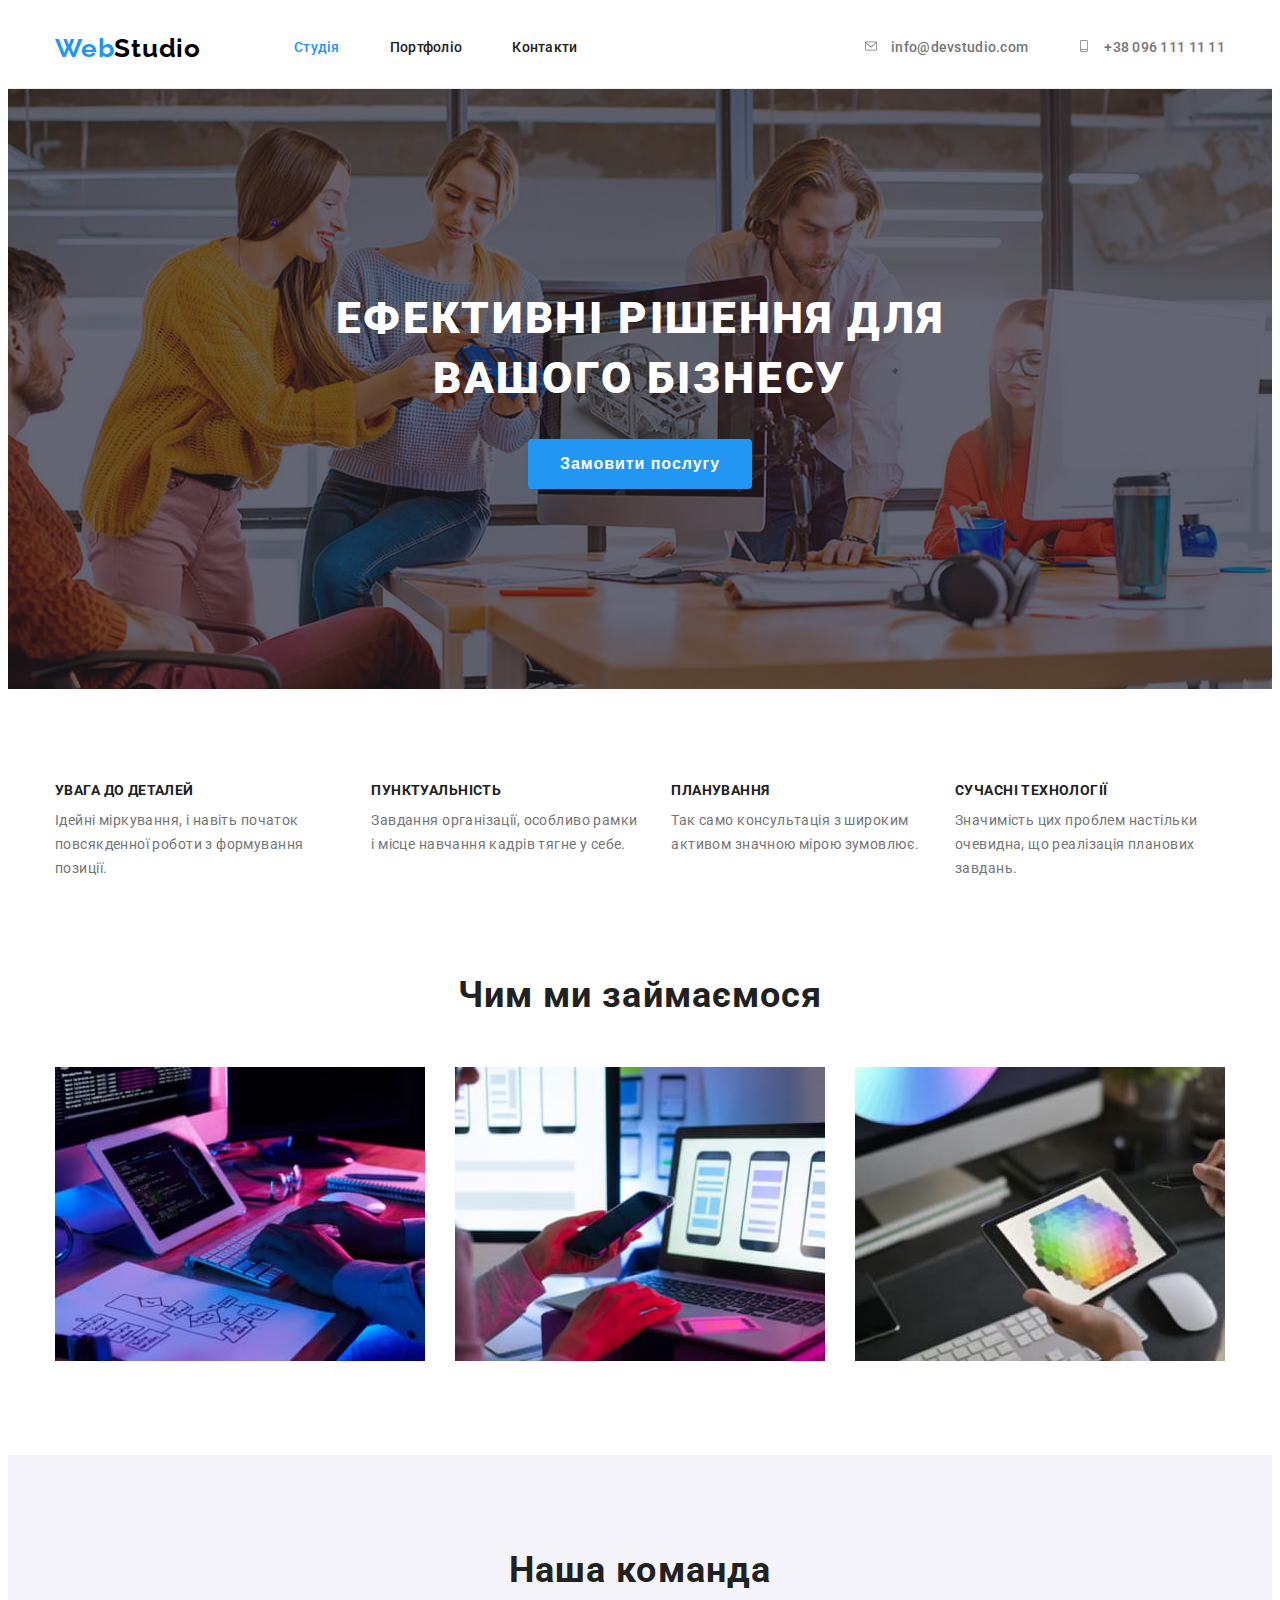
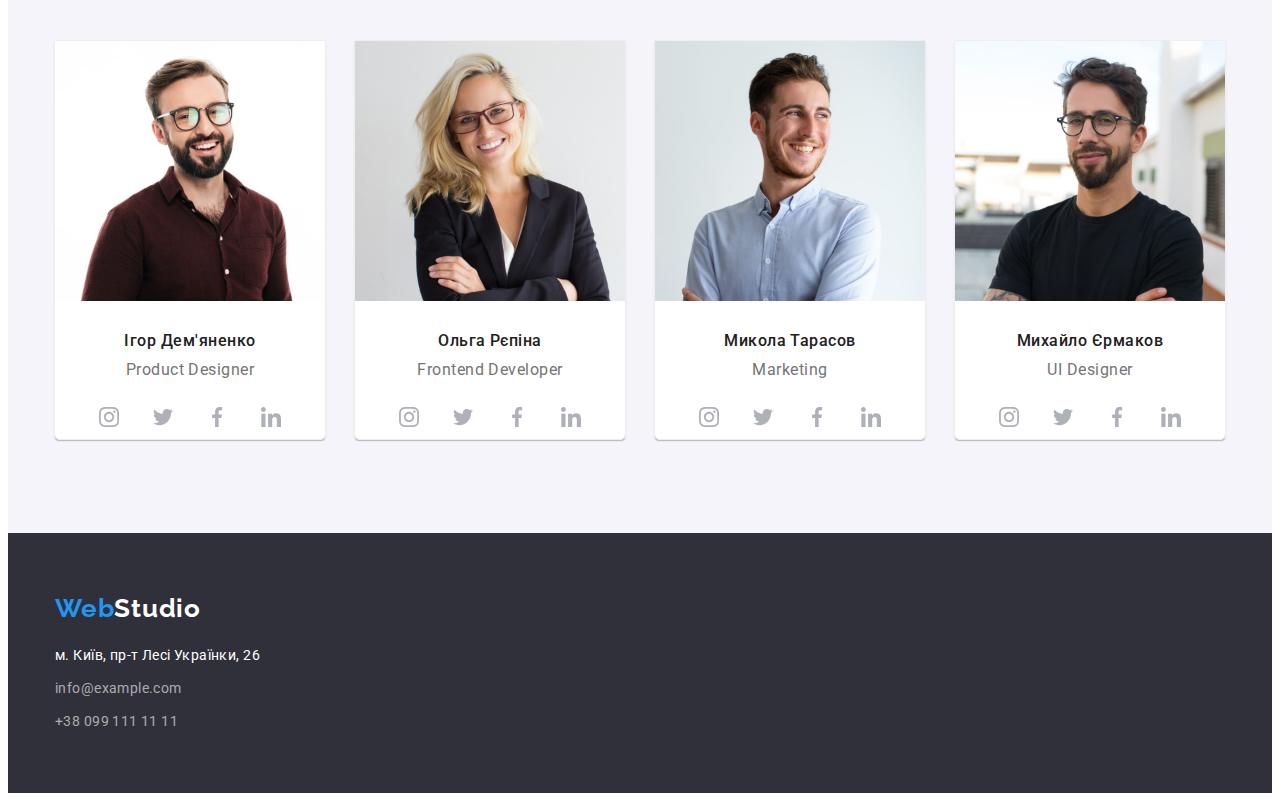
==== index.html @ 25a8559b "copi" ====
<!DOCTYPE html>
<html lang="uk">
	<head>
		<meta charset="UTF-8" />
		<meta http-equiv="X-UA-Compatible" content="IE=edge" />
		<meta name="viewport" content="width=device-width, initial-scale=1.0" />
		<title>Document</title>
		<link rel="preconnect" href="https://fonts.googleapis.com" />
		<link rel="preconnect" href="https://fonts.gstatic.com" crossorigin />
		<link
			href="https://fonts.googleapis.com/css2?family=Raleway:wght@700&family=Roboto:wght@400;500;700;900&display=swap"
			rel="stylesheet"
		/>
		<link
			rel="stylesheet"
			href="https://cdnjs.cloudflare.com/ajax/libs/modern-normalize/1.1.0/modern-normalize.min.css"
			integrity="sha512-wpPYUAdjBVSE4KJnH1VR1HeZfpl1ub8YT/NKx4PuQ5NmX2tKuGu6U/JRp5y+Y8XG2tV+wKQpNHVUX03MfMFn9Q=="
			crossorigin="anonymous"
			referrerpolicy="no-referrer"
		/>
		<link rel="stylesheet" href="./css/stilys.css" />
	</head>
	<body>
		<header class="page-header">
			<div class="conteiner container-header">
				<nav class="nav">
					<a href="./index.html" class="logo link" lang="en">Web<span class="heder-logo">Studio</span> </a>
					<ul class="site-nav list">
						<li class="item"><a href="./index.html" class="link current">Студія</a></li>
						<li class="item"><a href="./portfolio.html" class="link">Портфоліо</a></li>
						<li class="item"><a href="" class="link">Контакти</a></li>
					</ul>
				</nav>
				<ul class="contacts-nav list">
					<li class="contact-item item">
						<a class="contact-link link" href="mailto:info@devstudio.com"
							><svg class="header-icons" width="16" height="12"><use href="./img/icons.svg#icon-envelope"></use></svg
							>info@devstudio.com</a
						>
					</li>
					<li class="contact-item item">
						<a class="contact-link link" href="tel:+380961111111"
							><svg class="header-icons" width="16" height="12"><use href="./img/icons.svg#icon-smartphone"></use></svg
							>+38 096 111 11 11</a
						>
					</li>
				</ul>
			</div>
		</header>
		<main>
			<section class="hero">
				<h1 class="hero-title">Ефективні рішення для вашого бізнесу</h1>
				<button type="button" class="button">Замовити послугу</button>
			</section>
			<section class="section">
				<div class="conteiner">
					<ul class="section-pre-title list">
						<li class="item">
							<h2 class="section-title">Увага до деталей</h2>
							<p class="section-text">Ідейні міркування, і навіть початок повсякденної роботи з формування позиції.</p>
						</li>
						<li class="item">
							<h2 class="section-title">Пунктуальність</h2>
							<p class="section-text">Завдання організації, особливо рамки і місце навчання кадрів тягне у себе.</p>
						</li>
						<li class="item">
							<h2 class="section-title">Планування</h2>
							<p class="section-text">Так само консультація з широким активом значною мірою зумовлює.</p>
						</li>
						<li class="item">
							<h2 class="section-title">Сучасні технології</h2>
							<p class="section-text">Значимість цих проблем настільки очевидна, що реалізація планових завдань.</p>
						</li>
					</ul>
				</div>
			</section>
			<section class="fiature">
				<div class="conteiner">
					<h2 class="fiature-title">Чим ми займаємося</h2>
					<ul class="fiature-img list">
						<li class="img"><img src="./img/about-img1.jpg" alt="Studio" width="370" height="294" /></li>
						<li class="img"><img src="./img/about-img2.jpg" alt="Studio" width="370" height="294" /></li>
						<li class="img"><img src="./img/about-img3.jpg" alt="Studio" width="370" height="294" /></li>
					</ul>
				</div>
			</section>
			<section class="team">
				<div class="conteiner about">
					<h2 class="team-title">Наша команда</h2>
					<ul class="team-about list">
						<li class="box">
							<img src="./img/img-igor.jpg" width="270" height="260" alt="Product Designer" />
							<h3 class="team-name">Ігор Дем'яненко</h3>
							<p class="team-text">Product Designer</p>
							<ul class="about-soc list">
								<li class="about-soc-item">
									<a href="" class="about-soc-link link"
										><svg class="about-soc-icon" width="20" height="20">
											<use href="./img/icons.svg#icon-instagram"></use></svg
									></a>
								</li>
								<li class="about-soc-item">
									<a href="" class="about-soc-link link"
										><svg class="about-soc-icon" width="20" height="20">
											<use href="./img/icons.svg#icon-twitter"></use></svg
									></a>
								</li>
								<li class="about-soc-item">
									<a href="" class="about-soc-link link"
										><svg class="about-soc-icon" width="20" height="20">
											<use href="./img/icons.svg#icon-facebook"></use></svg
									></a>
								</li>
								<li class="about-soc-item">
									<a href="" class="about-soc-link link"
										><svg class="about-soc-icon" width="20" height="20">
											<use href="./img/icons.svg#icon-linkedin"></use></svg
									></a>
								</li>
							</ul>
						</li>
						<li class="box">
							<img src="./img/img-olga.jpg" width="270" height="260" alt="Frontend Developer" />
							<h3 class="team-name">Ольга Рєпіна</h3>
							<p class="team-text">Frontend Developer</p>
							<ul class="about-soc list">
								<li class="about-soc-item">
									<a href="" class="about-soc-link link"
										><svg class="about-soc-icon" width="20" height="20">
											<use href="./img/icons.svg#icon-instagram"></use></svg
									></a>
								</li>
								<li class="about-soc-item">
									<a href="" class="about-soc-link link"
										><svg class="about-soc-icon" width="20" height="20">
											<use href="./img/icons.svg#icon-twitter"></use></svg
									></a>
								</li>
								<li class="about-soc-item">
									<a href="" class="about-soc-link link"
										><svg class="about-soc-icon" width="20" height="20">
											<use href="./img/icons.svg#icon-facebook"></use></svg
									></a>
								</li>
								<li class="about-soc-item">
									<a href="" class="about-soc-link link"
										><svg class="about-soc-icon" width="20" height="20">
											<use href="./img/icons.svg#icon-linkedin"></use></svg
									></a>
								</li>
							</ul>
						</li>
						<li class="box">
							<img src="./img/img-nikolaj.jpg" width="270" height="260" alt="Marketing" />
							<h3 class="team-name">Микола Тарасов</h3>
							<p class="team-text">Marketing</p>
							<ul class="about-soc list">
								<li class="about-soc-item">
									<a href="" class="about-soc-link link"
										><svg class="about-soc-icon" width="20" height="20">
											<use href="./img/icons.svg#icon-instagram"></use></svg
									></a>
								</li>
								<li class="about-soc-item">
									<a href="" class="about-soc-link link"
										><svg class="about-soc-icon" width="20" height="20">
											<use href="./img/icons.svg#icon-twitter"></use></svg
									></a>
								</li>
								<li class="about-soc-item">
									<a href="" class="about-soc-link link"
										><svg class="about-soc-icon" width="20" height="20">
											<use href="./img/icons.svg#icon-facebook"></use></svg
									></a>
								</li>
								<li class="about-soc-item">
									<a href="" class="about-soc-link link"
										><svg class="about-soc-icon" width="20" height="20">
											<use href="./img/icons.svg#icon-linkedin"></use></svg
									></a>
								</li>
							</ul>
						</li>
						<li class="box">
							<img src="./img/img-mihail.jpg" width="270" height="260" alt="UI Designer" />
							<h3 class="team-name">Михайло Єрмаков</h3>
							<p class="team-text">UI Designer</p>
							<ul class="about-soc list">
								<li class="about-soc-item">
									<a href="" class="about-soc-link link"
										><svg class="about-soc" width="20" height="20">
											<use href="./img/icons.svg#icon-instagram"></use></svg
									></a>
								</li>
								<li class="about-soc-item">
									<a href="" class="about-soc-link link"
										><svg class="about-soc" width="20" height="20">
											<use href="./img/icons.svg#icon-twitter"></use></svg
									></a>
								</li>
								<li class="about-soc-item">
									<a href="" class="about-soc-link link"
										><svg class="about-soc" width="20" height="20">
											<use href="./img/icons.svg#icon-facebook"></use></svg
									></a>
								</li>
								<li class="about-soc-item">
									<a href="" class="about-soc-link link"
										><svg class="about-soc" width="20" height="20">
											<use href="./img/icons.svg#icon-linkedin"></use></svg
									></a>
								</li>
							</ul>
						</li>
					</ul>
				</div>
			</section>
		</main>
		<footer class="footer">
			<div class="conteiner">
				<a href="./index.html" class="fl link" lang="en">Web<span class="footer-logo">Studio</span> </a>
				<address class="footer-adress">
					<ul class="list adress-list">
						<li class="adress-item">
							<a
								href="https://www.google.com/maps/place/%D0%B1%D1%83%D0%BB.+%D0%9B%D0%B5%D1%81%D0%B8+%D0%A3%D0%BA%D1%80%D0%B0%D0%B8%D0%BD%D0%BA%D0%B8,+26,+%D0%9A%D0%B8%D0%B5%D0%B2,+02000"
								class="adress link"
							>
								м. Київ, пр-т Лесі Українки, 26
							</a>
						</li>
						<li class="adress-item"><a href="mailto:info@example.com" class="contact link">info@example.com</a></li>
						<li class="adress-item tel"><a href="tel:+380991111111" class="contact link">+38 099 111 11 11</a></li>
					</ul>
				</address>
			</div>
		</footer>
	</body>
</html>
---- css/stilys.css ----
html {
	line-height: 1.15;
	-webkit-text-size-adjust: 100%;
}
*,
*::before,
*::after {
	box-sizing: border-box;
}
body {
	font-family: "Roboto", sans-serif;
	background-color: #fff;
	color: var(--primary-text-color);
}
:root {
	--primary-text-color: #212121;
	--title-text-color: #757575;
	--accent-text-color: #2196f3;
	--primary-white-color: #ffffff;
	--second-color: #f5f4fa;
	--accent-color: #2f303a;
}
img {
	display: block;
	width: 100%;
	height: auto;
}
.list {
	list-style: none;
	padding: 0;
	margin: 0;
}
.link:hover,
.link:focus {
	color: var(--accent-text-color);
}
.link {
	text-decoration: none;
	cursor: pointer;
}
.h1,
.h2,
.h3,
.h4,
.h5,
.h6,
.p,
.ul {
	margin: 0;
	padding: 0;
}
.conteiner {
	margin-left: auto;
	margin-right: auto;
	width: 1200px;
	padding-left: 15px;
	padding-right: 15px;
}
/* ---------------------HEADER----------------- */
.page-header {
	background-color: var(--primary-white-color);
	border-bottom: 1px solid #ececec;
}
.container-header,
.nav,
.site-nav,
.contacts-nav {
	display: flex;
	align-items: center;
}
.contacts-nav {
	margin-left: auto;
}
.site-nav,
.contacts-nav {
	font-weight: 500;
	font-size: 14px;
	line-height: 1.14;
	letter-spacing: 0.02em;
}
.logo {
	margin-right: 93px;
	margin-left: 0;
	font-family: "Raleway";
	font-weight: 700;
	font-size: 26px;
	line-height: 1.19;
	letter-spacing: 0.03em;
	color: var(--accent-text-color);
}
.heder-logo {
	color: #000000;
}
.site-nav .item + .item,
.contacts-nav .item + .item {
	margin-left: 50px;
}
.site-nav .link {
	display: block;
}
.site-nav a {
	color: var(--primary-text-color);
	padding-top: 32px;
	padding-bottom: 32px;
}
.contacts-nav a {
	color: var(--title-text-color);
	padding-top: 32px;
	padding-bottom: 32px;
}
.link.current {
	color: var(--accent-text-color);
}
.header-icons {
	margin-right: 10px;
	fill: var(--accent-text-color);
}
/*--------------------HERO-------------------- */
.hero {
	padding-top: 200px;
	padding-bottom: 200px;
	background-color: var(--accent-color);
	background-image: linear-gradient(rgba(47, 48, 58, 0.4), rgba(47, 48, 58, 0.4)), url(../img/hero.jpg);
	text-align: center;
	max-width: 1600px;
	margin-left: auto;
	margin-right: auto;
	background-repeat: no-repeat;
	background-position: center;
	border-style: cover;
}
.hero-title {
	max-width: 696px;
	margin-left: auto;
	margin-right: auto;
	margin-top: 0;
	margin-bottom: 30px;
	font-weight: 900;
	font-size: 44px;
	line-height: 1.36;
	text-align: center;
	letter-spacing: 0.06em;
	text-transform: uppercase;
	color: var(--primary-white-color);
}
.button {
	min-width: 216px;
	border: none;
	border-radius: 4px;
	padding: 10px 32px;
	font-weight: 700;
	font-size: 16px;
	line-height: 1.88;
	display: inline-block;
	letter-spacing: 0.06em;
	color: var(--primary-white-color);
	background-color: var(--accent-text-color);
}
.button:hover,
.button:focus {
	opacity: 0.9;
}
/* ---------------------SECTION----------------- */
.section-pre-title {
	display: flex;
	align-items: flex-start;
}
.section-pre-title .item + .item {
	margin-left: 30px;
	max-width: 270px;
}
.section,
.fiature,
.team {
	padding-top: 94px;
	padding-bottom: 94px;
}
.section-title {
	margin-top: 0;
	margin-bottom: 10px;
	font-weight: 700;
	font-size: 14px;
	line-height: 1.14;
	letter-spacing: 0.03em;
	text-transform: uppercase;
	color: var(--primary-text-color);
}
.section-text {
	margin-top: 0;
	margin-bottom: 0;
	font-weight: 400;
	font-size: 14px;
	line-height: 1.71;
	letter-spacing: 0.03em;
	color: var(--title-text-color);
}
/* ---------------------FIATURE----------------- */
.fiature {
	padding-top: 0;
}
.fiature-img .img + .img {
	margin-left: 30px;
}
.fiature-img {
	display: flex;
}

.fiature-title,
.team-title {
	margin-top: 0;
	margin-bottom: 50px;
	font-weight: 700;
	font-size: 36px;
	line-height: 1.17;
	text-align: center;
	letter-spacing: 0.03em;
	color: var(--primary-text-color);
}
/* ---------------------TEAM----------------- */

.team {
	background-color: var(--second-color);
	max-width: 1600px;
	margin-left: auto;
	margin-right: auto;
}
.team-about {
	display: flex;
}
.team-about .box + .box {
	margin-left: 30px;
}
.box {
	background-color: var(--primary-white-color);
	outline: 1px solid #eeeeee;
	box-shadow: 0px 1px 3px rgba(0, 0, 0, 0.12), 0px 1px 1px rgba(0, 0, 0, 0.14), 0px 2px 1px rgba(0, 0, 0, 0.2);
	border-radius: 0px 0px 4px 4px;
}
.team-name {
	padding-top: 30px;
	margin-top: 0;
	margin-bottom: 10px;
	font-weight: 500;
	font-size: 16px;
	line-height: 1.19;
	text-align: center;
	letter-spacing: 0.03em;
	color: var(--primary-text-color);
}
.team-text {
	margin-top: 0;
	margin-bottom: 16px;
	font-weight: 400;
	font-size: 16px;
	line-height: 1.19;
	text-align: center;
	letter-spacing: 0.03em;
	color: var(--title-text-color);
}
.about-soc {
	display: flex;
	justify-content: center;
	gap: 10px;
}
.about-soc-link {
	width: 44px;
	height: 44px;
	border-radius: 50%;
	background-color: var(--primary-white-color);
	display: flex;
	align-items: center;
	justify-content: center;
}
.about-soc-link:hover,
.about-soc-link:focus {
	background-color: var(--accent-text-color);
}
.about-soc-link:hover .about-soc-icon,
.about-soc-link:focus .about-soc-icon {
	fill: #ffffff;
}
/* ---------------------FOOTER----------------- */
.footer {
	background-color: var(--accent-color);
	padding-top: 60px;
	padding-bottom: 60px;
	max-width: 1600px;
	margin-left: auto;
	margin-right: auto;
}
.fl {
	display: block;
	font-family: "Raleway";
	font-weight: 700;
	font-size: 26px;
	line-height: 1.19;
	letter-spacing: 0.03em;
	margin-bottom: 20px;
	color: var(--accent-text-color);
}
.footer-logo {
	color: var(--primary-white-color);
}
.adress,
.contact {
	font-weight: 400;
	font-size: 14px;
	line-height: 1.71;
	letter-spacing: 0.03em;
	font-style: normal;
}
.adress {
	color: var(--primary-white-color);
}
.contact {
	color: rgba(255, 255, 255, 0.6);
}
.adress-item {
	margin-bottom: 9px;
}
.adress-item:last-child {
	margin-bottom: 0;
}
/* ---------------------PORTFOLIO----------------- */

.filter {
	margin-bottom: 50px;
	display: flex;
	justify-content: center;
}
.filter .item-filter + .item-filter {
	margin-left: 8px;
}
.button-filter {
	padding: 6px 22px;
	border: none;
	border-radius: 4px;
	cursor: pointer;
	font-family: inherit;
	font-weight: 500;
	font-size: 16px;
	line-height: 1.63;
	letter-spacing: 0.03em;
	color: var(--primary-text-color);
	background-color: var(--second-color);
}
.button-filter:hover,
.button-filter:focus {
	color: var(--primary-white-color);
	background-color: var(--accent-text-color);
}
.portfolio-about {
	background-color: var(--primary-white-color);
	display: flex;
	flex-wrap: wrap;
	gap: 30px;
}
.portfolio .item {
	flex-basis: calc((100% - 2 * 30px) / 3);
}
.portfolio-name {
	margin-bottom: 4px;
	font-weight: 700;
	font-size: 18px;
	line-height: 2;
	letter-spacing: 0.06em;
}
.portfolio-text {
	font-weight: 400;
	font-size: 16px;
	line-height: 1.88;
	letter-spacing: 0.03em;
	color: var(--title-text-color);
	margin-bottom: 0;
}
.portfolio {
	padding-top: 94px;
	padding-bottom: 94px;
}
.filter .button-filter + .button-filter {
	margin-left: 30px;
}
.div {
	padding: 20px 24px;
	border-left: 1px solid #eeeeee;
	border-bottom: 1px solid #eeeeee;
	border-right: 1px solid #eeeeee;
}
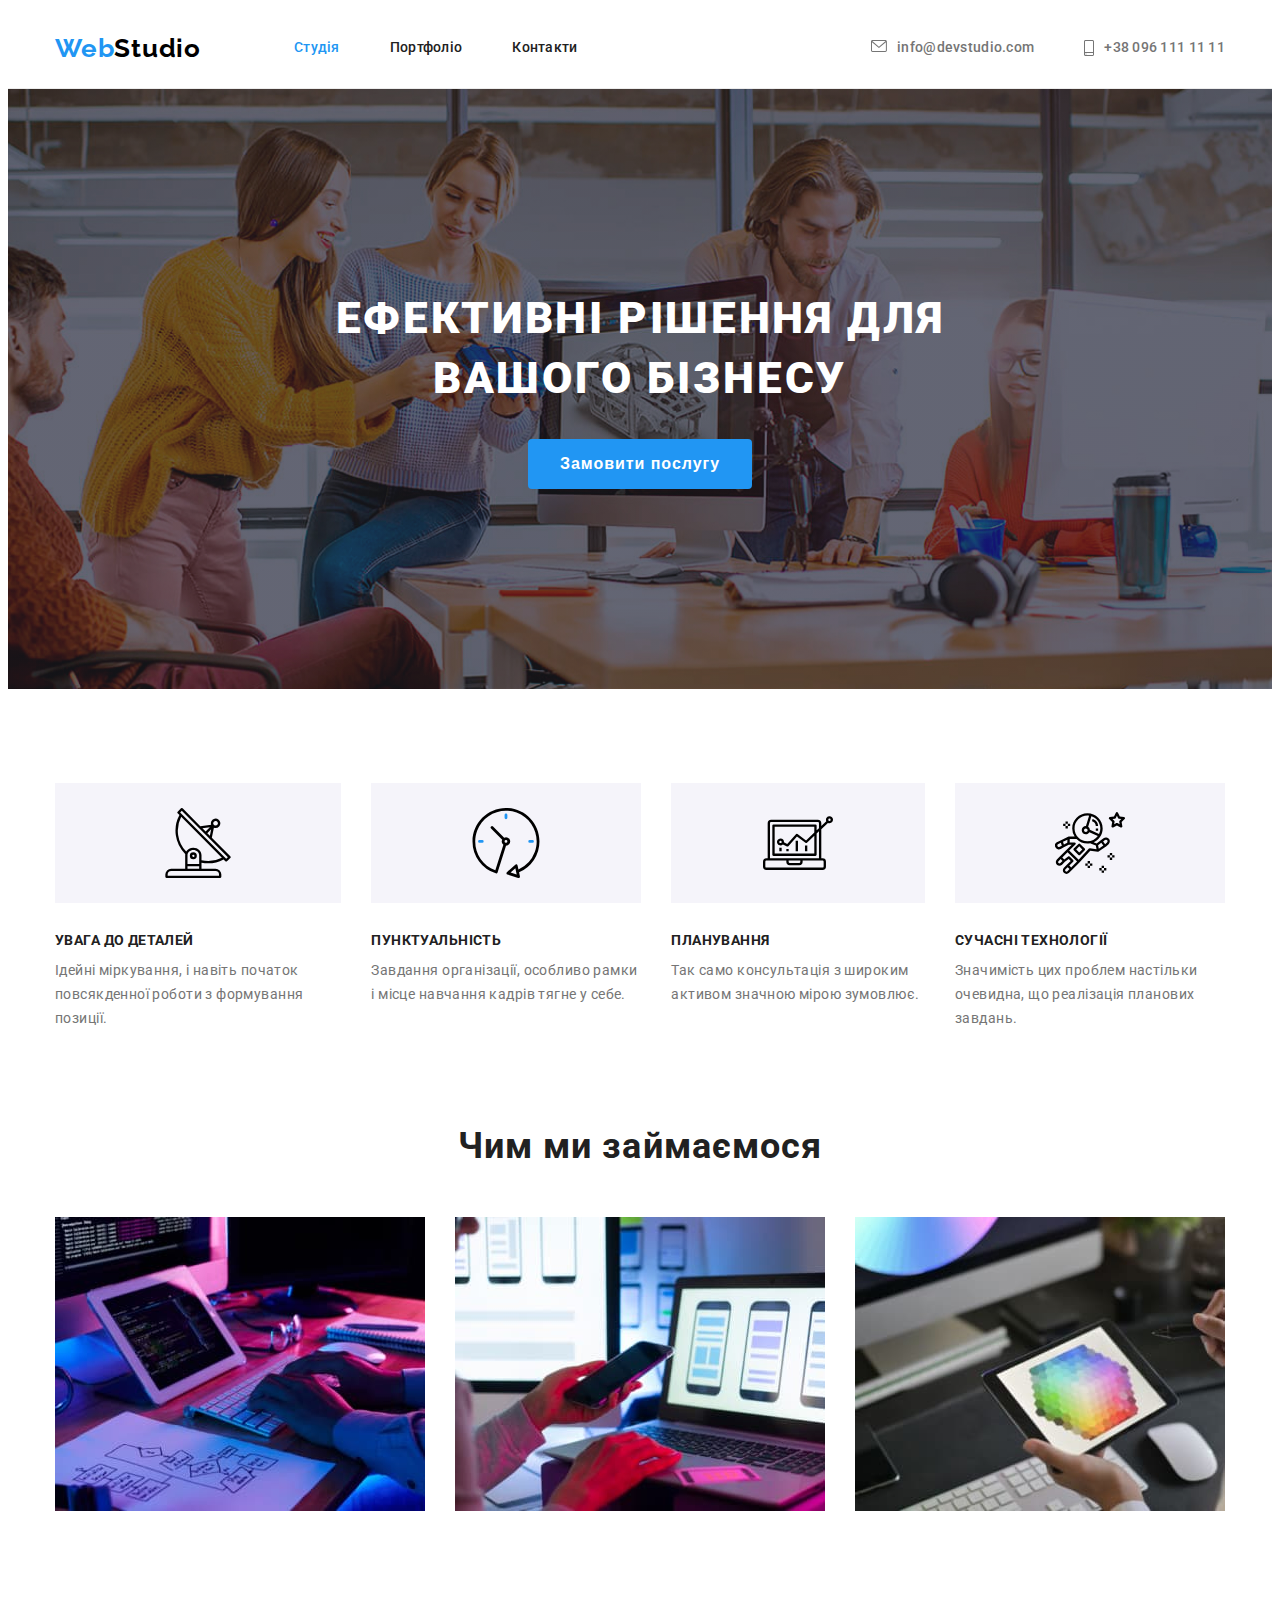
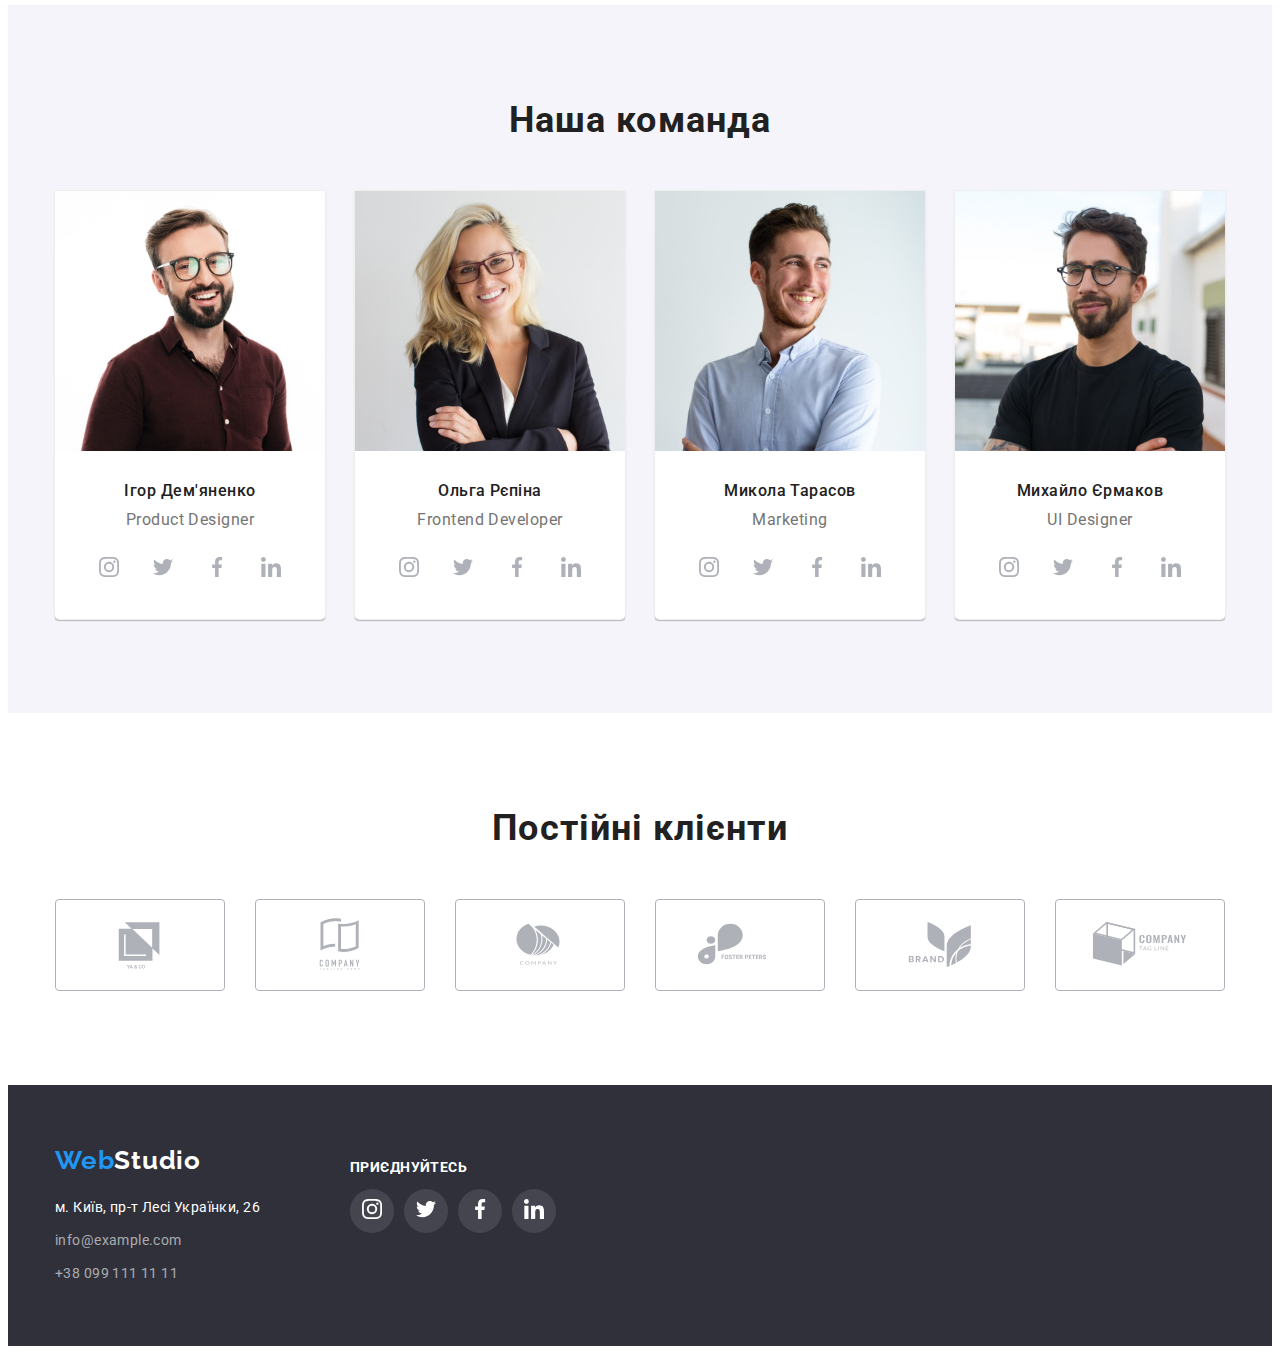
==== commit d75e4365: "hw4-1" ====
--- a/index.html
+++ b/index.html
@@ -23,7 +23,7 @@
 	<body>
 		<header class="page-header">
 			<div class="conteiner container-header">
-				<nav class="nav">
+				<nav class="container-nav">
 					<a href="./index.html" class="logo link" lang="en">Web<span class="heder-logo">Studio</span> </a>
 					<ul class="site-nav list">
 						<li class="item"><a href="./index.html" class="link current">Студія</a></li>
@@ -40,7 +40,7 @@
 					</li>
 					<li class="contact-item item">
 						<a class="contact-link link" href="tel:+380961111111"
-							><svg class="header-icons" width="16" height="12"><use href="./img/icons.svg#icon-smartphone"></use></svg
+							><svg class="header-icons" width="10" height="16"><use href="./img/icons.svg#icon-smartphone"></use></svg
 							>+38 096 111 11 11</a
 						>
 					</li>
@@ -56,18 +56,38 @@
 				<div class="conteiner">
 					<ul class="section-pre-title list">
 						<li class="item">
+							<div class="section-picture">
+								<svg class="section-picture-icon" width="70" height="70">
+									<use href="./img/icons.svg#icon-antenna"></use>
+								</svg>
+							</div>
 							<h2 class="section-title">Увага до деталей</h2>
 							<p class="section-text">Ідейні міркування, і навіть початок повсякденної роботи з формування позиції.</p>
 						</li>
 						<li class="item">
+							<div class="section-picture">
+								<svg class="section-picture-icon" width="70" height="70">
+									<use href="./img/icons.svg#icon-clock"></use>
+								</svg>
+							</div>
 							<h2 class="section-title">Пунктуальність</h2>
 							<p class="section-text">Завдання організації, особливо рамки і місце навчання кадрів тягне у себе.</p>
 						</li>
 						<li class="item">
+							<div class="section-picture">
+								<svg class="section-picture-icon" width="70" height="70">
+									<use href="./img/icons.svg#icon-diagram"></use>
+								</svg>
+							</div>
 							<h2 class="section-title">Планування</h2>
 							<p class="section-text">Так само консультація з широким активом значною мірою зумовлює.</p>
 						</li>
 						<li class="item">
+							<div class="section-picture">
+								<svg class="section-picture-icon" width="70" height="70">
+									<use href="./img/icons.svg#icon-astronaut"></use>
+								</svg>
+							</div>
 							<h2 class="section-title">Сучасні технології</h2>
 							<p class="section-text">Значимість цих проблем настільки очевидна, що реалізація планових завдань.</p>
 						</li>
@@ -188,51 +208,125 @@
 							<ul class="about-soc list">
 								<li class="about-soc-item">
 									<a href="" class="about-soc-link link"
-										><svg class="about-soc" width="20" height="20">
+										><svg class="about-soc-icon" width="20" height="20">
 											<use href="./img/icons.svg#icon-instagram"></use></svg
 									></a>
 								</li>
 								<li class="about-soc-item">
 									<a href="" class="about-soc-link link"
-										><svg class="about-soc" width="20" height="20">
+										><svg class="about-soc-icon" width="20" height="20">
 											<use href="./img/icons.svg#icon-twitter"></use></svg
 									></a>
 								</li>
 								<li class="about-soc-item">
 									<a href="" class="about-soc-link link"
-										><svg class="about-soc" width="20" height="20">
+										><svg class="about-soc-icon" width="20" height="20">
 											<use href="./img/icons.svg#icon-facebook"></use></svg
 									></a>
 								</li>
 								<li class="about-soc-item">
 									<a href="" class="about-soc-link link"
-										><svg class="about-soc" width="20" height="20">
+										><svg class="about-soc-icon" width="20" height="20">
 											<use href="./img/icons.svg#icon-linkedin"></use></svg
 									></a>
 								</li>
 							</ul>
+						</li>
+					</ul>
+				</div>
+			</section>
+			<section class="client">
+				<div class="conteiner">
+					<h2 class="client-title">Постійні клієнти</h2>
+					<ul class="client-list list">
+						<li class="client-item">
+							<a href="" class="client-link link"
+								><svg class="client-icon" width="106" height="60">
+									<use href="./img/icons.svg#icon-Logo-1"></use></svg
+							></a>
+						</li>
+						<li class="client-item">
+							<a href="" class="client-link link"
+								><svg class="client-icon" width="106" height="60">
+									<use href="./img/icons.svg#icon-Logo-2"></use></svg
+							></a>
+						</li>
+						<li class="client-item">
+							<a href="" class="client-link link"
+								><svg class="client-icon" width="106" height="60">
+									<use href="./img/icons.svg#icon-Logo-3"></use></svg
+							></a>
+						</li>
+						<li class="client-item">
+							<a href="" class="client-link link"
+								><svg class="client-icon" width="106" height="60">
+									<use href="./img/icons.svg#icon-Logo-4"></use></svg
+							></a>
+						</li>
+						<li class="client-item">
+							<a href="" class="client-link link"
+								><svg class="client-icon" width="106" height="60">
+									<use href="./img/icons.svg#icon-Logo-5"></use></svg
+							></a>
+						</li>
+						<li class="client-item">
+							<a href="" class="client-link link"
+								><svg class="client-icon" width="106" height="60">
+									<use href="./img/icons.svg#icon-Logo-6"></use></svg
+							></a>
 						</li>
 					</ul>
 				</div>
 			</section>
 		</main>
 		<footer class="footer">
-			<div class="conteiner">
-				<a href="./index.html" class="fl link" lang="en">Web<span class="footer-logo">Studio</span> </a>
-				<address class="footer-adress">
-					<ul class="list adress-list">
-						<li class="adress-item">
-							<a
-								href="https://www.google.com/maps/place/%D0%B1%D1%83%D0%BB.+%D0%9B%D0%B5%D1%81%D0%B8+%D0%A3%D0%BA%D1%80%D0%B0%D0%B8%D0%BD%D0%BA%D0%B8,+26,+%D0%9A%D0%B8%D0%B5%D0%B2,+02000"
-								class="adress link"
-							>
-								м. Київ, пр-т Лесі Українки, 26
-							</a>
-						</li>
-						<li class="adress-item"><a href="mailto:info@example.com" class="contact link">info@example.com</a></li>
-						<li class="adress-item tel"><a href="tel:+380991111111" class="contact link">+38 099 111 11 11</a></li>
-					</ul>
-				</address>
+			<div class="conteiner footer-conteiner">
+				<div class="adress">
+					<a href="./index.html" class="fl link" lang="en">Web<span class="footer-logo">Studio</span> </a>
+					<address class="footer-adress">
+						<ul class="list adress-list">
+							<li class="adress-item">
+								<a
+									href="https://www.google.com/maps/place/%D0%B1%D1%83%D0%BB.+%D0%9B%D0%B5%D1%81%D0%B8+%D0%A3%D0%BA%D1%80%D0%B0%D0%B8%D0%BD%D0%BA%D0%B8,+26,+%D0%9A%D0%B8%D0%B5%D0%B2,+02000"
+									class="adress-link link"
+								>
+									м. Київ, пр-т Лесі Українки, 26
+								</a>
+							</li>
+							<li class="adress-item"><a href="mailto:info@example.com" class="contact link">info@example.com</a></li>
+							<li class="adress-item tel"><a href="tel:+380991111111" class="contact link">+38 099 111 11 11</a></li>
+						</ul>
+					</address>
+				</div>
+				<div class="footer-soc">
+					<p class="footer-soc-title">приєднуйтесь</p>
+					<ul class="footer-soc-list list">
+						<li class="footer-soc-item">
+							<a href="" class="footer-soc-link link"
+								><svg class="footer-soc-icon" width="20" height="20">
+									<use href="./img/icons.svg#icon-instagram"></use></svg
+							></a>
+						</li>
+						<li class="footer-soc-item">
+							<a href="" class="footer-soc-link link"
+								><svg class="footer-soc-icon" width="20" height="20">
+									<use href="./img/icons.svg#icon-twitter"></use></svg
+							></a>
+						</li>
+						<li class="footer-soc-item">
+							<a href="" class="footer-soc-link link"
+								><svg class="footer-soc-icon" width="20" height="20">
+									<use href="./img/icons.svg#icon-facebook"></use></svg
+							></a>
+						</li>
+						<li class="footer-soc-item">
+							<a href="" class="footer-soc-link link"
+								><svg class="footer-soc-icon" width="20" height="20">
+									<use href="./img/icons.svg#icon-linkedin"></use></svg
+							></a>
+						</li>
+					</ul>
+				</div>
 			</div>
 		</footer>
 	</body>
--- a/css/stilys.css
+++ b/css/stilys.css
@@ -61,12 +61,31 @@
 	background-color: var(--primary-white-color);
 	border-bottom: 1px solid #ececec;
 }
+.logo {
+	margin-right: 93px;
+	margin-left: 0;
+	font-family: "Raleway";
+	font-weight: 700;
+	font-size: 26px;
+	line-height: 1.19;
+	letter-spacing: 0.03em;
+	color: var(--accent-text-color);
+}
+.heder-logo {
+	color: #000000;
+}
 .container-header,
-.nav,
+.container-nav,
 .site-nav,
 .contacts-nav {
 	display: flex;
 	align-items: center;
+}
+.link.current {
+	color: var(--accent-text-color);
+}
+.site-nav .link {
+	display: block;
 }
 .contacts-nav {
 	margin-left: auto;
@@ -78,25 +97,9 @@
 	line-height: 1.14;
 	letter-spacing: 0.02em;
 }
-.logo {
-	margin-right: 93px;
-	margin-left: 0;
-	font-family: "Raleway";
-	font-weight: 700;
-	font-size: 26px;
-	line-height: 1.19;
-	letter-spacing: 0.03em;
-	color: var(--accent-text-color);
-}
-.heder-logo {
-	color: #000000;
-}
 .site-nav .item + .item,
 .contacts-nav .item + .item {
 	margin-left: 50px;
-}
-.site-nav .link {
-	display: block;
 }
 .site-nav a {
 	color: var(--primary-text-color);
@@ -107,13 +110,21 @@
 	color: var(--title-text-color);
 	padding-top: 32px;
 	padding-bottom: 32px;
-}
-.link.current {
+	display: flex;
+}
+.contacts-link:hover,
+.contacts-link:focus {
+	color: var(--accent-text-color);
+}
+.contacts-link:hover .header-icons,
+.contacts-link:focus .header-icons {
 	color: var(--accent-text-color);
 }
 .header-icons {
 	margin-right: 10px;
-	fill: var(--accent-text-color);
+	align-items: center;
+	justify-content: center;
+	fill: currentColor;
 }
 /*--------------------HERO-------------------- */
 .hero {
@@ -194,6 +205,16 @@
 	letter-spacing: 0.03em;
 	color: var(--title-text-color);
 }
+.section-picture {
+	height: 120px;
+	width: 270;
+	background-color: #f5f4fa;
+	display: flex;
+	align-items: center;
+	justify-content: center;
+	margin-bottom: 30px;
+}
+
 /* ---------------------FIATURE----------------- */
 .fiature {
 	padding-top: 0;
@@ -257,10 +278,14 @@
 	letter-spacing: 0.03em;
 	color: var(--title-text-color);
 }
+
 .about-soc {
 	display: flex;
 	justify-content: center;
 	gap: 10px;
+}
+.about-soc.list {
+	padding-bottom: 30px;
 }
 .about-soc-link {
 	width: 44px;
@@ -277,7 +302,54 @@
 }
 .about-soc-link:hover .about-soc-icon,
 .about-soc-link:focus .about-soc-icon {
-	fill: #ffffff;
+	fill: var(--primary-white-color);
+}
+.about-soc-icon {
+	fill: #afb1b8;
+}
+/*---------------------CLIENT-------------------*/
+.client {
+	padding-top: 94px;
+	padding-bottom: 94px;
+}
+.client-title {
+	margin-top: 0;
+	margin-bottom: 50px;
+	color: var(--primary-text-color);
+	font-weight: 700;
+	font-size: 36px;
+	line-height: 42px;
+	text-align: center;
+	letter-spacing: 0.03em;
+}
+.client-list {
+	display: flex;
+	align-items: center;
+	justify-content: center;
+}
+.client-list .client-item + .client-item {
+	margin-left: 30px;
+}
+.client-link {
+	width: 170px;
+	height: 92px;
+	border: 1px solid #afb1b8;
+	border-radius: 4px;
+	display: flex;
+	align-items: center;
+	justify-content: center;
+	cursor: pointer;
+}
+.client-icon {
+	fill: #afb1b8;
+}
+.client-item:hover,
+.client-item:focus {
+	border: 1px solid var(--accent-text-color);
+}
+.client-item:hover .client-icon,
+.client-item:focus .client-icon {
+	fill: var(--accent-text-color);
 }
 /* ---------------------FOOTER----------------- */
 .footer {
@@ -301,7 +373,7 @@
 .footer-logo {
 	color: var(--primary-white-color);
 }
-.adress,
+.adress-link,
 .contact {
 	font-weight: 400;
 	font-size: 14px;
@@ -309,7 +381,7 @@
 	letter-spacing: 0.03em;
 	font-style: normal;
 }
-.adress {
+.adress-link {
 	color: var(--primary-white-color);
 }
 .contact {
@@ -320,6 +392,48 @@
 }
 .adress-item:last-child {
 	margin-bottom: 0;
+}
+
+.footer-conteiner {
+	display: flex;
+	flex-wrap: wrap;
+}
+
+.footer-soc {
+	margin-left: 90px;
+}
+.footer-soc-list {
+	display: flex;
+	gap: 10px;
+}
+.footer-soc-title {
+	font-weight: 700;
+	font-size: 14px;
+	line-height: 16px;
+	letter-spacing: 0.03em;
+	text-transform: uppercase;
+	color: var(--primary-white-color);
+}
+
+.footer-soc-item {
+	width: 44px;
+	height: 44px;
+	border-radius: 50%;
+	background: rgba(255, 255, 255, 0.1);
+	display: flex;
+	align-items: center;
+	justify-content: center;
+}
+.footer-soc-item:hover,
+.footer-soc-item:focus {
+	background-color: var(--accent-text-color);
+}
+.footer-soc-link:hover .footer-soc-icon,
+.footer-soc-link:focus .footer-soc-icon {
+	fill: var(--primary-white-color);
+}
+.footer-soc-icon {
+	fill: var(--primary-white-color);
 }
 /* ---------------------PORTFOLIO----------------- */
 
@@ -364,6 +478,7 @@
 	font-size: 18px;
 	line-height: 2;
 	letter-spacing: 0.06em;
+	color: var(--primary-text-color);
 }
 .portfolio-text {
 	font-weight: 400;
@@ -386,3 +501,11 @@
 	border-bottom: 1px solid #eeeeee;
 	border-right: 1px solid #eeeeee;
 }
+.portfolio-link {
+	display: block;
+}
+
+.portfolio-link:hover,
+.portfolio-link:focus {
+	box-shadow: 0px 1px 1px rgba(0, 0, 0, 0.12), 0px 4px 4px rgba(0, 0, 0, 0.06), 1px 4px 6px rgba(0, 0, 0, 0.16);
+}
